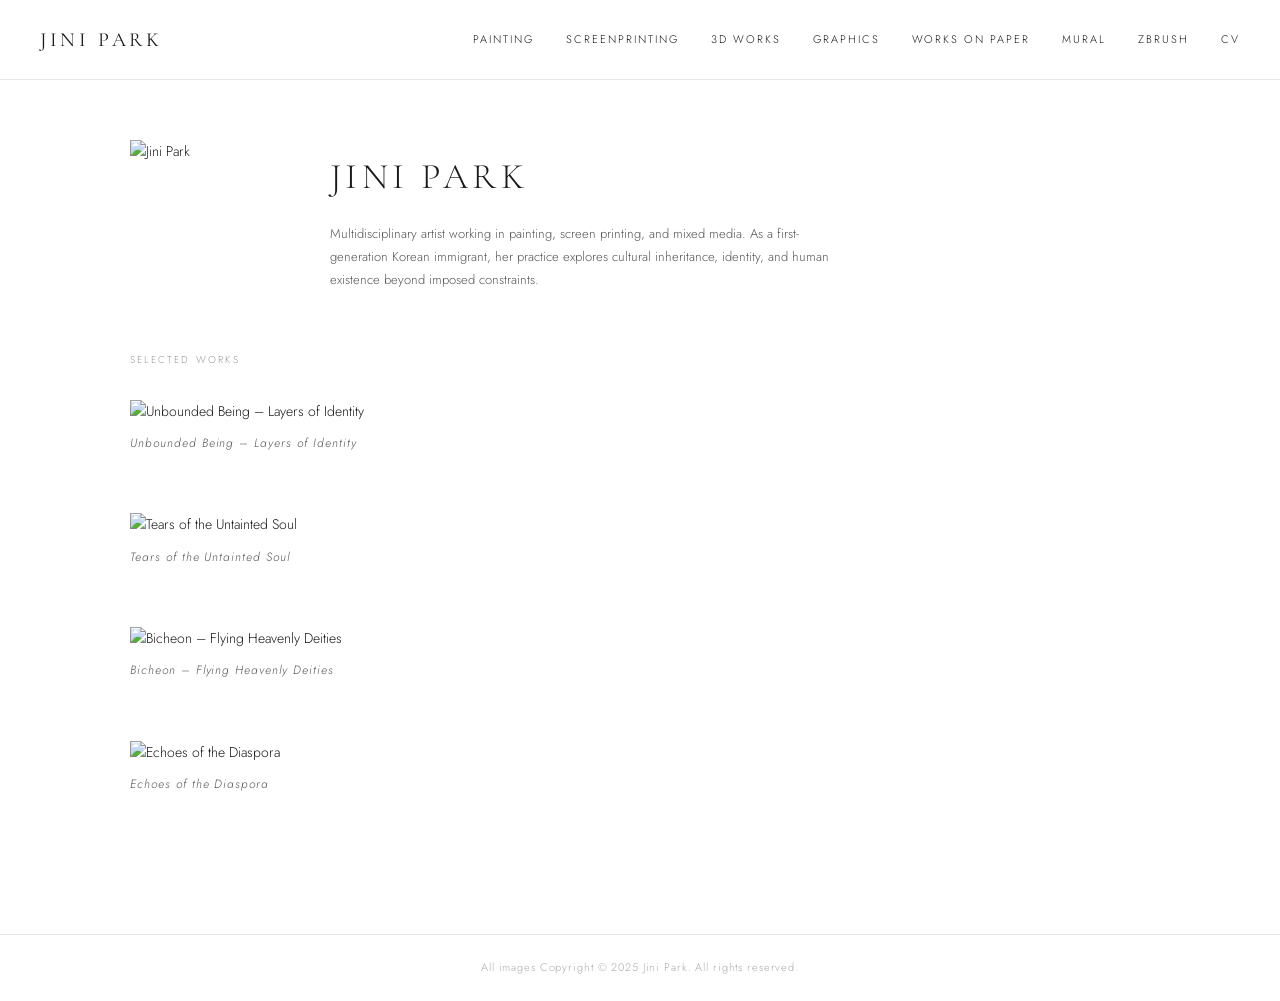
==== index.html @ a68b7911 "Add files via upload" ====
<!DOCTYPE html>
<html lang="en">
<head>
  <meta charset="UTF-8" />
  <meta name="viewport" content="width=device-width, initial-scale=1.0" />
  <title>JINI PARK | Artist Portfolio</title>
  <meta name="description" content="Jini Park is a multidisciplinary artist working in painting, screen printing, and mixed media." />
  <link rel="stylesheet" href="css/style.css" />
</head>
<body>

  <header>
    <a class="site-logo" href="index.html">Jini Park</a>

    <button class="nav-toggle" aria-label="Toggle navigation" aria-expanded="false">
      <span></span><span></span><span></span>
    </button>

    <nav>
      <a href="paint.html">Painting</a>
      <a href="screenprint.html">Screenprinting</a>
      <a href="3d.html">3D Works</a>
      <a href="digital.html">Graphics</a>
      <a href="draw.html">Works on Paper</a>
      <a href="mural.html">Mural</a>
      <a href="zbrush.html">Zbrush</a>
      <a href="about.html">CV</a>
    </nav>
  </header>

  <main>
    <!-- Intro -->
    <section class="home-intro">
      <div class="home-intro__photo">
        <img
          src="https://static.wixstatic.com/media/188dde_de3ad44234dc41d090aebb5bf8a9d4b2~mv2.jpg/v1/fill/w_432,h_576,al_c,q_85,usm_0.66_1.00_0.01,enc_avif,quality_auto/188dde_de3ad44234dc41d090aebb5bf8a9d4b2~mv2.jpg"
          alt="Jini Park"
          loading="eager"
        />
      </div>
      <div class="home-intro__text">
        <h1>Jini Park</h1>
        <p>
          Multidisciplinary artist working in painting, screen printing, and mixed media.
          As a first-generation Korean immigrant, her practice explores cultural inheritance,
          identity, and human existence beyond imposed constraints.
        </p>
      </div>
    </section>

    <!-- Featured Works -->
    <section class="featured-works">
      <p class="featured-works__heading">Selected Works</p>

      <article class="featured-work">
        <img
          src="https://static.wixstatic.com/media/188dde_ea475536ca0c4804aacd3daacbab6260~mv2.jpg/v1/fill/w_1956,h_1572,al_c,q_85,usm_0.66_1.00_0.01,enc_avif,quality_auto/Unbounded%20Being-%20Layers%20of%20Identity.jpg"
          alt="Unbounded Being – Layers of Identity"
          loading="lazy"
        />
        <p class="featured-work__caption">Unbounded Being – Layers of Identity</p>
      </article>

      <article class="featured-work">
        <img
          src="https://static.wixstatic.com/media/188dde_e99e31299f464dbba551eb3c6342638f~mv2.jpg/v1/fill/w_1956,h_1238,al_c,q_85,usm_0.66_1.00_0.01,enc_avif,quality_auto/Tears%20of%20the%20Untainted%20Soul.jpg"
          alt="Tears of the Untainted Soul"
          loading="lazy"
        />
        <p class="featured-work__caption">Tears of the Untainted Soul</p>
      </article>

      <article class="featured-work">
        <img
          src="https://static.wixstatic.com/media/188dde_7dcd42c3ffa245be991dcf23604043c8~mv2.jpg/v1/fill/w_1956,h_800,al_c,q_85,usm_0.66_1.00_0.01,enc_avif,quality_auto/Bicheon%20-%20Flying%20Heavenly%20Deities.jpg"
          alt="Bicheon – Flying Heavenly Deities"
          loading="lazy"
        />
        <p class="featured-work__caption">Bicheon – Flying Heavenly Deities</p>
      </article>

      <article class="featured-work">
        <img
          src="https://static.wixstatic.com/media/188dde_cf2ef0246383438c8980936be0974fb7~mv2.jpg/v1/fill/w_1956,h_1268,al_c,q_85,usm_0.66_1.00_0.01,enc_avif,quality_auto/Echoes%20of%20the%20Diaspora.jpg"
          alt="Echoes of the Diaspora"
          loading="lazy"
        />
        <p class="featured-work__caption">Echoes of the Diaspora</p>
      </article>
    </section>
  </main>

  <!-- Lightbox -->
  <div class="lightbox" role="dialog" aria-modal="true" aria-label="Image viewer">
    <button class="lightbox__close" aria-label="Close">&times;</button>
    <button class="lightbox__prev" aria-label="Previous">&#8592;</button>
    <div class="lightbox__inner">
      <img class="lightbox__img" src="" alt="" />
      <p class="lightbox__caption"></p>
    </div>
    <button class="lightbox__next" aria-label="Next">&#8594;</button>
  </div>

  <footer>
    <p>All images Copyright &copy; 2025 Jini Park. All rights reserved.</p>
  </footer>

  <script src="js/main.js"></script>
</body>
</html>
---- css/style.css ----
/* ─────────────────────────────────────────
   Jini Park – Portfolio Site
   ───────────────────────────────────────── */

@import url('https://fonts.googleapis.com/css2?family=Cormorant+Garamond:wght@300;400;500&family=Jost:wght@200;300;400&display=swap');

*, *::before, *::after {
  box-sizing: border-box;
  margin: 0;
  padding: 0;
}

:root {
  --bg: #ffffff;
  --text: #1a1a1a;
  --nav-text: #1a1a1a;
  --nav-hover: #666666;
  --accent: #1a1a1a;
  --font-heading: 'Cormorant Garamond', Georgia, serif;
  --font-body: 'Jost', Helvetica, Arial, sans-serif;
  --nav-height: 80px;
}

html {
  scroll-behavior: smooth;
}

body {
  background-color: var(--bg);
  color: var(--text);
  font-family: var(--font-body);
  font-weight: 300;
  font-size: 14px;
  line-height: 1.6;
  min-height: 100vh;
  display: flex;
  flex-direction: column;
}

/* ── Header / Nav ── */
header {
  position: sticky;
  top: 0;
  z-index: 100;
  background: var(--bg);
  border-bottom: 1px solid #e8e8e8;
  height: var(--nav-height);
  display: flex;
  align-items: center;
  justify-content: space-between;
  padding: 0 40px;
}

.site-logo {
  font-family: var(--font-heading);
  font-size: 20px;
  font-weight: 400;
  letter-spacing: 0.18em;
  text-transform: uppercase;
  color: var(--text);
  text-decoration: none;
  white-space: nowrap;
}

nav {
  display: flex;
  align-items: center;
  gap: 32px;
}

nav a {
  font-family: var(--font-body);
  font-size: 11px;
  font-weight: 300;
  letter-spacing: 0.18em;
  text-transform: uppercase;
  color: var(--nav-text);
  text-decoration: none;
  transition: color 0.2s;
  white-space: nowrap;
}

nav a:hover,
nav a.active {
  color: var(--nav-hover);
}

/* hamburger — mobile */
.nav-toggle {
  display: none;
  flex-direction: column;
  gap: 5px;
  cursor: pointer;
  background: none;
  border: none;
  padding: 4px;
}
.nav-toggle span {
  display: block;
  width: 24px;
  height: 1px;
  background: var(--text);
  transition: all 0.3s;
}
.nav-toggle.open span:nth-child(1) { transform: rotate(45deg) translate(4px, 4px); }
.nav-toggle.open span:nth-child(2) { opacity: 0; }
.nav-toggle.open span:nth-child(3) { transform: rotate(-45deg) translate(4px, -4px); }

/* ── Main ── */
main {
  flex: 1;
}

/* ── Homepage ── */
.home-intro {
  display: flex;
  align-items: flex-start;
  gap: 40px;
  padding: 60px 40px 40px;
  max-width: 1100px;
  margin: 0 auto;
}

.home-intro__photo {
  flex-shrink: 0;
  width: 160px;
}

.home-intro__photo img {
  width: 100%;
  display: block;
}

.home-intro__text {
  padding-top: 8px;
}

.home-intro__text h1 {
  font-family: var(--font-heading);
  font-size: 36px;
  font-weight: 300;
  letter-spacing: 0.12em;
  text-transform: uppercase;
  margin-bottom: 16px;
}

.home-intro__text p {
  font-size: 13px;
  font-weight: 300;
  color: #555;
  line-height: 1.8;
  max-width: 520px;
}

/* ── Featured Works (homepage) ── */
.featured-works {
  padding: 20px 40px 80px;
  max-width: 1100px;
  margin: 0 auto;
}

.featured-works__heading {
  font-family: var(--font-body);
  font-size: 10px;
  letter-spacing: 0.22em;
  text-transform: uppercase;
  color: #999;
  margin-bottom: 32px;
}

.featured-work {
  margin-bottom: 60px;
}

.featured-work img {
  width: 100%;
  max-width: 978px;
  display: block;
}

.featured-work__caption {
  margin-top: 12px;
  font-size: 12px;
  font-weight: 300;
  letter-spacing: 0.08em;
  color: #555;
  font-style: italic;
}

/* ── Gallery pages ── */
.page-title {
  padding: 50px 40px 30px;
  font-family: var(--font-heading);
  font-size: 13px;
  font-weight: 400;
  letter-spacing: 0.25em;
  text-transform: uppercase;
  color: #999;
  max-width: 1200px;
  margin: 0 auto;
}

.gallery-grid {
  column-count: 2;
  column-gap: 16px;
  padding: 0 40px 80px;
  max-width: 1200px;
  margin: 0 auto;
}

.gallery-grid--single {
  column-count: 1;
}

.gallery-item {
  break-inside: avoid;
  margin-bottom: 16px;
  overflow: hidden;
  cursor: pointer;
}

.gallery-item img {
  width: 100%;
  display: block;
  transition: opacity 0.3s;
}

.gallery-item:hover img {
  opacity: 0.88;
}

.gallery-item__caption {
  padding: 8px 0 0;
  font-size: 11px;
  letter-spacing: 0.06em;
  color: #888;
  font-style: italic;
}

/* placeholder for empty galleries */
.gallery-placeholder {
  padding: 80px 40px;
  text-align: center;
  color: #bbb;
  font-size: 13px;
  letter-spacing: 0.1em;
}

/* ── Lightbox ── */
.lightbox {
  display: none;
  position: fixed;
  inset: 0;
  background: rgba(0,0,0,0.92);
  z-index: 1000;
  align-items: center;
  justify-content: center;
}

.lightbox.open {
  display: flex;
}

.lightbox__inner {
  position: relative;
  max-width: 90vw;
  max-height: 90vh;
  display: flex;
  flex-direction: column;
  align-items: center;
}

.lightbox__img {
  max-width: 90vw;
  max-height: 85vh;
  object-fit: contain;
  display: block;
}

.lightbox__caption {
  margin-top: 12px;
  color: #ccc;
  font-size: 12px;
  letter-spacing: 0.08em;
  font-style: italic;
}

.lightbox__close {
  position: fixed;
  top: 24px;
  right: 28px;
  background: none;
  border: none;
  color: #fff;
  font-size: 28px;
  cursor: pointer;
  line-height: 1;
  opacity: 0.8;
  transition: opacity 0.2s;
}
.lightbox__close:hover { opacity: 1; }

.lightbox__prev,
.lightbox__next {
  position: fixed;
  top: 50%;
  transform: translateY(-50%);
  background: none;
  border: none;
  color: #fff;
  font-size: 32px;
  cursor: pointer;
  opacity: 0.6;
  transition: opacity 0.2s;
  padding: 16px;
}
.lightbox__prev:hover,
.lightbox__next:hover { opacity: 1; }
.lightbox__prev { left: 20px; }
.lightbox__next { right: 20px; }

/* ── CV / About ── */
.cv-wrapper {
  max-width: 760px;
  margin: 0 auto;
  padding: 50px 40px 100px;
}

.cv-photo {
  width: 160px;
  margin-bottom: 40px;
}

.cv-photo img {
  width: 100%;
  display: block;
}

.cv-name {
  font-family: var(--font-heading);
  font-size: 32px;
  font-weight: 300;
  letter-spacing: 0.15em;
  text-transform: uppercase;
  margin-bottom: 8px;
}

.cv-subtitle {
  font-size: 11px;
  letter-spacing: 0.2em;
  text-transform: uppercase;
  color: #999;
  margin-bottom: 40px;
}

.cv-statement {
  font-size: 14px;
  line-height: 1.9;
  color: #333;
  margin-bottom: 60px;
  border-left: 2px solid #e0e0e0;
  padding-left: 20px;
  font-style: italic;
}

.cv-section {
  margin-bottom: 48px;
}

.cv-section__title {
  font-family: var(--font-body);
  font-size: 10px;
  letter-spacing: 0.3em;
  text-transform: uppercase;
  color: #999;
  margin-bottom: 20px;
  padding-bottom: 8px;
  border-bottom: 1px solid #eee;
}

.cv-entry {
  margin-bottom: 18px;
}

.cv-entry__year {
  font-size: 11px;
  color: #999;
  margin-bottom: 3px;
  letter-spacing: 0.05em;
}

.cv-entry__title {
  font-size: 13px;
  font-weight: 400;
  color: #1a1a1a;
  margin-bottom: 2px;
}

.cv-entry__detail {
  font-size: 12px;
  color: #666;
}

/* ── Footer ── */
footer {
  border-top: 1px solid #e8e8e8;
  padding: 24px 40px;
  text-align: center;
  font-size: 11px;
  letter-spacing: 0.08em;
  color: #aaa;
}

/* ── Mobile Nav Drawer ── */
@media (max-width: 860px) {
  header { padding: 0 24px; }

  .nav-toggle { display: flex; }

  nav {
    display: none;
    position: fixed;
    top: var(--nav-height);
    left: 0;
    right: 0;
    background: var(--bg);
    flex-direction: column;
    align-items: flex-start;
    gap: 0;
    padding: 16px 24px 24px;
    border-bottom: 1px solid #e8e8e8;
    box-shadow: 0 4px 12px rgba(0,0,0,0.06);
  }

  nav.open { display: flex; }

  nav a {
    padding: 12px 0;
    width: 100%;
    border-bottom: 1px solid #f0f0f0;
    font-size: 12px;
  }

  nav a:last-child { border-bottom: none; }
}

@media (max-width: 768px) {
  .home-intro {
    flex-direction: column;
    padding: 40px 24px 20px;
  }

  .featured-works { padding: 20px 24px 60px; }

  .gallery-grid {
    column-count: 1;
    padding: 0 24px 60px;
  }

  .page-title { padding: 40px 24px 24px; }

  .cv-wrapper { padding: 40px 24px 80px; }

  footer { padding: 20px 24px; }
}
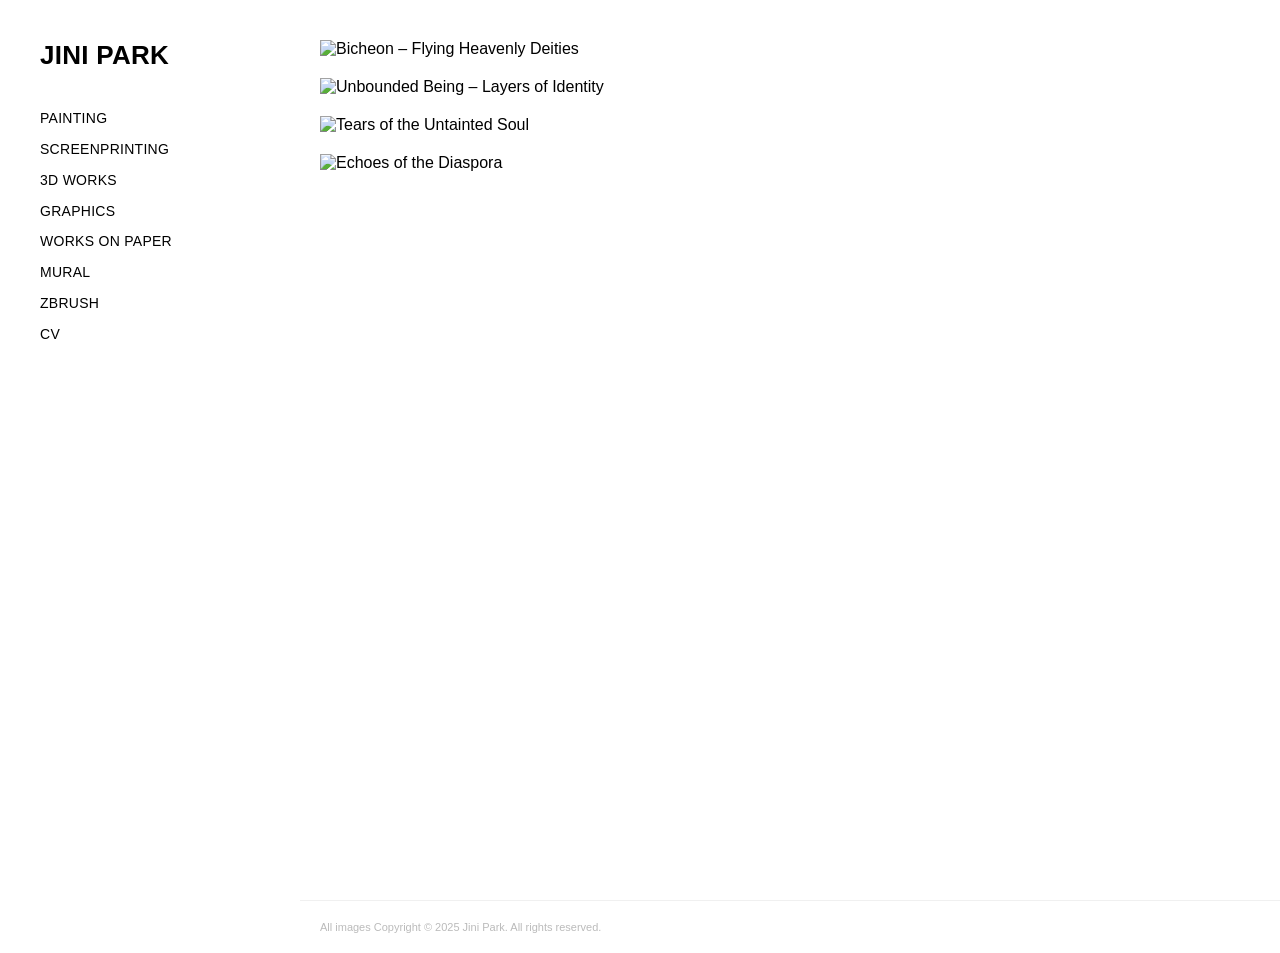
==== commit 1adb371e: "Rebuild site with sidebar layout matching original design" ====
--- a/index.html
+++ b/index.html
@@ -3,19 +3,18 @@
 <head>
   <meta charset="UTF-8" />
   <meta name="viewport" content="width=device-width, initial-scale=1.0" />
-  <title>JINI PARK | Artist Portfolio</title>
+  <title>JINI PARK</title>
   <meta name="description" content="Jini Park is a multidisciplinary artist working in painting, screen printing, and mixed media." />
   <link rel="stylesheet" href="css/style.css" />
 </head>
 <body>
 
-  <header>
+  <button class="nav-toggle" aria-label="Toggle menu">
+    <span></span><span></span><span></span>
+  </button>
+
+  <aside class="sidebar">
     <a class="site-logo" href="index.html">Jini Park</a>
-
-    <button class="nav-toggle" aria-label="Toggle navigation" aria-expanded="false">
-      <span></span><span></span><span></span>
-    </button>
-
     <nav>
       <a href="paint.html">Painting</a>
       <a href="screenprint.html">Screenprinting</a>
@@ -26,83 +25,59 @@
       <a href="zbrush.html">Zbrush</a>
       <a href="about.html">CV</a>
     </nav>
-  </header>
+  </aside>
 
-  <main>
-    <!-- Intro -->
-    <section class="home-intro">
-      <div class="home-intro__photo">
+  <main class="main-content">
+    <div class="home-gallery">
+
+      <div class="home-featured">
         <img
-          src="https://static.wixstatic.com/media/188dde_de3ad44234dc41d090aebb5bf8a9d4b2~mv2.jpg/v1/fill/w_432,h_576,al_c,q_85,usm_0.66_1.00_0.01,enc_avif,quality_auto/188dde_de3ad44234dc41d090aebb5bf8a9d4b2~mv2.jpg"
-          alt="Jini Park"
+          src="https://static.wixstatic.com/media/188dde_7dcd42c3ffa245be991dcf23604043c8~mv2.jpg/v1/fill/w_1956,h_800,al_c,q_85,usm_0.66_1.00_0.01,enc_avif,quality_auto/Bicheon%20-%20Flying%20Heavenly%20Deities.jpg"
+          alt="Bicheon – Flying Heavenly Deities"
           loading="eager"
         />
       </div>
-      <div class="home-intro__text">
-        <h1>Jini Park</h1>
-        <p>
-          Multidisciplinary artist working in painting, screen printing, and mixed media.
-          As a first-generation Korean immigrant, her practice explores cultural inheritance,
-          identity, and human existence beyond imposed constraints.
-        </p>
-      </div>
-    </section>
 
-    <!-- Featured Works -->
-    <section class="featured-works">
-      <p class="featured-works__heading">Selected Works</p>
-
-      <article class="featured-work">
+      <div class="home-featured">
         <img
           src="https://static.wixstatic.com/media/188dde_ea475536ca0c4804aacd3daacbab6260~mv2.jpg/v1/fill/w_1956,h_1572,al_c,q_85,usm_0.66_1.00_0.01,enc_avif,quality_auto/Unbounded%20Being-%20Layers%20of%20Identity.jpg"
           alt="Unbounded Being – Layers of Identity"
           loading="lazy"
         />
-        <p class="featured-work__caption">Unbounded Being – Layers of Identity</p>
-      </article>
+      </div>
 
-      <article class="featured-work">
+      <div class="home-featured">
         <img
           src="https://static.wixstatic.com/media/188dde_e99e31299f464dbba551eb3c6342638f~mv2.jpg/v1/fill/w_1956,h_1238,al_c,q_85,usm_0.66_1.00_0.01,enc_avif,quality_auto/Tears%20of%20the%20Untainted%20Soul.jpg"
           alt="Tears of the Untainted Soul"
           loading="lazy"
         />
-        <p class="featured-work__caption">Tears of the Untainted Soul</p>
-      </article>
+      </div>
 
-      <article class="featured-work">
-        <img
-          src="https://static.wixstatic.com/media/188dde_7dcd42c3ffa245be991dcf23604043c8~mv2.jpg/v1/fill/w_1956,h_800,al_c,q_85,usm_0.66_1.00_0.01,enc_avif,quality_auto/Bicheon%20-%20Flying%20Heavenly%20Deities.jpg"
-          alt="Bicheon – Flying Heavenly Deities"
-          loading="lazy"
-        />
-        <p class="featured-work__caption">Bicheon – Flying Heavenly Deities</p>
-      </article>
-
-      <article class="featured-work">
+      <div class="home-featured">
         <img
           src="https://static.wixstatic.com/media/188dde_cf2ef0246383438c8980936be0974fb7~mv2.jpg/v1/fill/w_1956,h_1268,al_c,q_85,usm_0.66_1.00_0.01,enc_avif,quality_auto/Echoes%20of%20the%20Diaspora.jpg"
           alt="Echoes of the Diaspora"
           loading="lazy"
         />
-        <p class="featured-work__caption">Echoes of the Diaspora</p>
-      </article>
-    </section>
+      </div>
+
+    </div>
   </main>
 
   <!-- Lightbox -->
-  <div class="lightbox" role="dialog" aria-modal="true" aria-label="Image viewer">
-    <button class="lightbox__close" aria-label="Close">&times;</button>
-    <button class="lightbox__prev" aria-label="Previous">&#8592;</button>
+  <div class="lightbox" role="dialog" aria-modal="true">
+    <button class="lightbox__close">&times;</button>
+    <button class="lightbox__prev">&#8592;</button>
     <div class="lightbox__inner">
       <img class="lightbox__img" src="" alt="" />
       <p class="lightbox__caption"></p>
     </div>
-    <button class="lightbox__next" aria-label="Next">&#8594;</button>
+    <button class="lightbox__next">&#8594;</button>
   </div>
 
   <footer>
-    <p>All images Copyright &copy; 2025 Jini Park. All rights reserved.</p>
+    All images Copyright &copy; 2025 Jini Park. All rights reserved.
   </footer>
 
   <script src="js/main.js"></script>
--- a/css/style.css
+++ b/css/style.css
@@ -1,8 +1,6 @@
 /* ─────────────────────────────────────────
    Jini Park – Portfolio Site
    ───────────────────────────────────────── */
-
-@import url('https://fonts.googleapis.com/css2?family=Cormorant+Garamond:wght@300;400;500&family=Jost:wght@200;300;400&display=swap');
 
 *, *::before, *::after {
   box-sizing: border-box;
@@ -11,239 +9,197 @@
 }
 
 :root {
+  --sidebar-width: 300px;
   --bg: #ffffff;
-  --text: #1a1a1a;
-  --nav-text: #1a1a1a;
-  --nav-hover: #666666;
-  --accent: #1a1a1a;
-  --font-heading: 'Cormorant Garamond', Georgia, serif;
-  --font-body: 'Jost', Helvetica, Arial, sans-serif;
-  --nav-height: 80px;
-}
-
-html {
-  scroll-behavior: smooth;
-}
-
-body {
-  background-color: var(--bg);
+  --text: #000000;
+  --active: #7B5EA7;
+  --font: 'Helvetica Neue', Helvetica, Arial, sans-serif;
+  --gap: 10px;
+}
+
+html, body {
+  height: 100%;
+  background: var(--bg);
   color: var(--text);
-  font-family: var(--font-body);
-  font-weight: 300;
-  font-size: 14px;
-  line-height: 1.6;
-  min-height: 100vh;
+  font-family: var(--font);
+}
+
+/* ── Sidebar ── */
+.sidebar {
+  position: fixed;
+  top: 0;
+  left: 0;
+  width: var(--sidebar-width);
+  height: 100vh;
+  padding: 40px 40px 40px 40px;
   display: flex;
   flex-direction: column;
-}
-
-/* ── Header / Nav ── */
-header {
-  position: sticky;
-  top: 0;
-  z-index: 100;
+  z-index: 10;
   background: var(--bg);
-  border-bottom: 1px solid #e8e8e8;
-  height: var(--nav-height);
-  display: flex;
-  align-items: center;
-  justify-content: space-between;
-  padding: 0 40px;
+  overflow-y: auto;
 }
 
 .site-logo {
-  font-family: var(--font-heading);
-  font-size: 20px;
-  font-weight: 400;
-  letter-spacing: 0.18em;
-  text-transform: uppercase;
+  font-size: 26px;
+  font-weight: 700;
+  letter-spacing: 0.01em;
   color: var(--text);
   text-decoration: none;
-  white-space: nowrap;
+  text-transform: uppercase;
+  display: block;
+  margin-bottom: 32px;
+  line-height: 1.2;
 }
 
 nav {
   display: flex;
-  align-items: center;
-  gap: 32px;
+  flex-direction: column;
+  gap: 0;
 }
 
 nav a {
-  font-family: var(--font-body);
-  font-size: 11px;
-  font-weight: 300;
-  letter-spacing: 0.18em;
-  text-transform: uppercase;
-  color: var(--nav-text);
+  font-size: 14px;
+  font-weight: 400;
+  text-transform: uppercase;
+  letter-spacing: 0.02em;
+  color: var(--text);
   text-decoration: none;
-  transition: color 0.2s;
-  white-space: nowrap;
-}
-
-nav a:hover,
+  line-height: 2.2;
+}
+
+nav a:hover {
+  color: var(--active);
+}
+
 nav a.active {
-  color: var(--nav-hover);
-}
-
-/* hamburger — mobile */
-.nav-toggle {
-  display: none;
-  flex-direction: column;
-  gap: 5px;
-  cursor: pointer;
-  background: none;
-  border: none;
-  padding: 4px;
-}
-.nav-toggle span {
-  display: block;
-  width: 24px;
-  height: 1px;
-  background: var(--text);
-  transition: all 0.3s;
-}
-.nav-toggle.open span:nth-child(1) { transform: rotate(45deg) translate(4px, 4px); }
-.nav-toggle.open span:nth-child(2) { opacity: 0; }
-.nav-toggle.open span:nth-child(3) { transform: rotate(-45deg) translate(4px, -4px); }
-
-/* ── Main ── */
-main {
-  flex: 1;
+  color: var(--active);
+}
+
+/* ── Main content ── */
+.main-content {
+  margin-left: var(--sidebar-width);
+  min-height: 100vh;
 }
 
 /* ── Homepage ── */
-.home-intro {
-  display: flex;
-  align-items: flex-start;
-  gap: 40px;
-  padding: 60px 40px 40px;
-  max-width: 1100px;
-  margin: 0 auto;
-}
-
-.home-intro__photo {
-  flex-shrink: 0;
-  width: 160px;
-}
-
-.home-intro__photo img {
+.home-gallery {
+  padding: 40px 30px 60px 20px;
+}
+
+.home-featured {
+  margin-bottom: 20px;
+}
+
+.home-featured img {
   width: 100%;
   display: block;
 }
 
-.home-intro__text {
-  padding-top: 8px;
-}
-
-.home-intro__text h1 {
-  font-family: var(--font-heading);
-  font-size: 36px;
-  font-weight: 300;
-  letter-spacing: 0.12em;
-  text-transform: uppercase;
-  margin-bottom: 16px;
-}
-
-.home-intro__text p {
-  font-size: 13px;
-  font-weight: 300;
-  color: #555;
-  line-height: 1.8;
-  max-width: 520px;
-}
-
-/* ── Featured Works (homepage) ── */
-.featured-works {
-  padding: 20px 40px 80px;
-  max-width: 1100px;
-  margin: 0 auto;
-}
-
-.featured-works__heading {
-  font-family: var(--font-body);
-  font-size: 10px;
-  letter-spacing: 0.22em;
-  text-transform: uppercase;
-  color: #999;
-  margin-bottom: 32px;
-}
-
-.featured-work {
-  margin-bottom: 60px;
-}
-
-.featured-work img {
-  width: 100%;
-  max-width: 978px;
-  display: block;
-}
-
-.featured-work__caption {
-  margin-top: 12px;
-  font-size: 12px;
-  font-weight: 300;
-  letter-spacing: 0.08em;
-  color: #555;
-  font-style: italic;
-}
-
-/* ── Gallery pages ── */
-.page-title {
-  padding: 50px 40px 30px;
-  font-family: var(--font-heading);
-  font-size: 13px;
-  font-weight: 400;
-  letter-spacing: 0.25em;
-  text-transform: uppercase;
-  color: #999;
-  max-width: 1200px;
-  margin: 0 auto;
-}
-
+/* ── Gallery grid (all gallery pages) ── */
 .gallery-grid {
-  column-count: 2;
-  column-gap: 16px;
-  padding: 0 40px 80px;
-  max-width: 1200px;
-  margin: 0 auto;
-}
-
-.gallery-grid--single {
-  column-count: 1;
+  column-count: 3;
+  column-gap: var(--gap);
+  padding: 30px 20px 60px 20px;
 }
 
 .gallery-item {
   break-inside: avoid;
-  margin-bottom: 16px;
-  overflow: hidden;
-  cursor: pointer;
+  margin-bottom: var(--gap);
+  display: inline-block;
+  width: 100%;
 }
 
 .gallery-item img {
   width: 100%;
   display: block;
-  transition: opacity 0.3s;
-}
-
-.gallery-item:hover img {
+  cursor: pointer;
+  transition: opacity 0.2s;
+}
+
+.gallery-item img:hover {
   opacity: 0.88;
 }
 
 .gallery-item__caption {
-  padding: 8px 0 0;
+  text-align: center;
   font-size: 11px;
-  letter-spacing: 0.06em;
-  color: #888;
-  font-style: italic;
-}
-
-/* placeholder for empty galleries */
+  font-weight: 400;
+  color: #222;
+  padding: 8px 6px 4px;
+  line-height: 1.5;
+}
+
+/* placeholder */
 .gallery-placeholder {
-  padding: 80px 40px;
+  padding: 80px 20px;
   text-align: center;
   color: #bbb;
   font-size: 13px;
+}
+
+/* ── CV / About ── */
+.cv-wrapper {
+  padding: 40px 60px 100px 20px;
+  max-width: 680px;
+}
+
+.cv-name {
+  font-size: 26px;
+  font-weight: 700;
+  text-transform: uppercase;
+  letter-spacing: 0.01em;
+  margin-bottom: 6px;
+}
+
+.cv-subtitle {
+  font-size: 12px;
+  text-transform: uppercase;
   letter-spacing: 0.1em;
+  color: #888;
+  margin-bottom: 36px;
+}
+
+.cv-statement {
+  font-size: 13px;
+  line-height: 1.9;
+  color: #333;
+  margin-bottom: 48px;
+}
+
+.cv-section {
+  margin-bottom: 40px;
+}
+
+.cv-section__title {
+  font-size: 10px;
+  letter-spacing: 0.25em;
+  text-transform: uppercase;
+  color: #999;
+  margin-bottom: 16px;
+  padding-bottom: 6px;
+  border-bottom: 1px solid #eee;
+}
+
+.cv-entry {
+  margin-bottom: 14px;
+}
+
+.cv-entry__year {
+  font-size: 11px;
+  color: #999;
+  margin-bottom: 2px;
+}
+
+.cv-entry__title {
+  font-size: 13px;
+  font-weight: 500;
+  color: #111;
+  margin-bottom: 2px;
+}
+
+.cv-entry__detail {
+  font-size: 12px;
+  color: #666;
 }
 
 /* ── Lightbox ── */
@@ -278,25 +234,23 @@
 }
 
 .lightbox__caption {
-  margin-top: 12px;
+  margin-top: 10px;
   color: #ccc;
-  font-size: 12px;
-  letter-spacing: 0.08em;
-  font-style: italic;
+  font-size: 11px;
+  text-align: center;
 }
 
 .lightbox__close {
   position: fixed;
-  top: 24px;
-  right: 28px;
+  top: 20px;
+  right: 24px;
   background: none;
   border: none;
   color: #fff;
-  font-size: 28px;
+  font-size: 32px;
   cursor: pointer;
   line-height: 1;
   opacity: 0.8;
-  transition: opacity 0.2s;
 }
 .lightbox__close:hover { opacity: 1; }
 
@@ -308,158 +262,82 @@
   background: none;
   border: none;
   color: #fff;
-  font-size: 32px;
+  font-size: 36px;
   cursor: pointer;
-  opacity: 0.6;
-  transition: opacity 0.2s;
+  opacity: 0.5;
   padding: 16px;
 }
-.lightbox__prev:hover,
-.lightbox__next:hover { opacity: 1; }
-.lightbox__prev { left: 20px; }
-.lightbox__next { right: 20px; }
-
-/* ── CV / About ── */
-.cv-wrapper {
-  max-width: 760px;
-  margin: 0 auto;
-  padding: 50px 40px 100px;
-}
-
-.cv-photo {
-  width: 160px;
-  margin-bottom: 40px;
-}
-
-.cv-photo img {
-  width: 100%;
-  display: block;
-}
-
-.cv-name {
-  font-family: var(--font-heading);
-  font-size: 32px;
-  font-weight: 300;
-  letter-spacing: 0.15em;
-  text-transform: uppercase;
-  margin-bottom: 8px;
-}
-
-.cv-subtitle {
-  font-size: 11px;
-  letter-spacing: 0.2em;
-  text-transform: uppercase;
-  color: #999;
-  margin-bottom: 40px;
-}
-
-.cv-statement {
-  font-size: 14px;
-  line-height: 1.9;
-  color: #333;
-  margin-bottom: 60px;
-  border-left: 2px solid #e0e0e0;
-  padding-left: 20px;
-  font-style: italic;
-}
-
-.cv-section {
-  margin-bottom: 48px;
-}
-
-.cv-section__title {
-  font-family: var(--font-body);
-  font-size: 10px;
-  letter-spacing: 0.3em;
-  text-transform: uppercase;
-  color: #999;
-  margin-bottom: 20px;
-  padding-bottom: 8px;
-  border-bottom: 1px solid #eee;
-}
-
-.cv-entry {
-  margin-bottom: 18px;
-}
-
-.cv-entry__year {
-  font-size: 11px;
-  color: #999;
-  margin-bottom: 3px;
-  letter-spacing: 0.05em;
-}
-
-.cv-entry__title {
-  font-size: 13px;
-  font-weight: 400;
-  color: #1a1a1a;
-  margin-bottom: 2px;
-}
-
-.cv-entry__detail {
-  font-size: 12px;
-  color: #666;
-}
+.lightbox__prev:hover, .lightbox__next:hover { opacity: 1; }
+.lightbox__prev { left: 12px; }
+.lightbox__next { right: 12px; }
 
 /* ── Footer ── */
 footer {
-  border-top: 1px solid #e8e8e8;
-  padding: 24px 40px;
-  text-align: center;
+  margin-left: var(--sidebar-width);
+  padding: 20px 20px 20px 20px;
   font-size: 11px;
-  letter-spacing: 0.08em;
-  color: #aaa;
-}
-
-/* ── Mobile Nav Drawer ── */
+  color: #bbb;
+  border-top: 1px solid #f0f0f0;
+}
+
+/* ── Mobile ── */
+.nav-toggle {
+  display: none;
+  position: fixed;
+  top: 16px;
+  left: 16px;
+  z-index: 200;
+  background: none;
+  border: none;
+  cursor: pointer;
+  flex-direction: column;
+  gap: 5px;
+  padding: 4px;
+}
+.nav-toggle span {
+  display: block;
+  width: 22px;
+  height: 1.5px;
+  background: #000;
+  transition: all 0.3s;
+}
+.nav-toggle.open span:nth-child(1) { transform: rotate(45deg) translate(4px, 5px); }
+.nav-toggle.open span:nth-child(2) { opacity: 0; }
+.nav-toggle.open span:nth-child(3) { transform: rotate(-45deg) translate(4px, -5px); }
+
 @media (max-width: 860px) {
-  header { padding: 0 24px; }
+  :root { --sidebar-width: 0px; }
 
   .nav-toggle { display: flex; }
 
-  nav {
-    display: none;
-    position: fixed;
-    top: var(--nav-height);
-    left: 0;
-    right: 0;
-    background: var(--bg);
-    flex-direction: column;
-    align-items: flex-start;
-    gap: 0;
-    padding: 16px 24px 24px;
-    border-bottom: 1px solid #e8e8e8;
-    box-shadow: 0 4px 12px rgba(0,0,0,0.06);
-  }
-
-  nav.open { display: flex; }
-
-  nav a {
-    padding: 12px 0;
-    width: 100%;
-    border-bottom: 1px solid #f0f0f0;
-    font-size: 12px;
-  }
-
-  nav a:last-child { border-bottom: none; }
-}
-
-@media (max-width: 768px) {
-  .home-intro {
-    flex-direction: column;
-    padding: 40px 24px 20px;
-  }
-
-  .featured-works { padding: 20px 24px 60px; }
-
+  .sidebar {
+    width: 260px;
+    transform: translateX(-100%);
+    transition: transform 0.3s;
+    box-shadow: 2px 0 16px rgba(0,0,0,0.08);
+  }
+
+  .sidebar.open {
+    transform: translateX(0);
+  }
+
+  .main-content,
+  footer {
+    margin-left: 0;
+  }
+
+  .gallery-grid {
+    column-count: 2;
+    padding: 60px 12px 40px;
+  }
+
+  .home-gallery {
+    padding: 60px 12px 40px;
+  }
+}
+
+@media (max-width: 500px) {
   .gallery-grid {
     column-count: 1;
-    padding: 0 24px 60px;
-  }
-
-  .page-title { padding: 40px 24px 24px; }
-
-  .cv-wrapper { padding: 40px 24px 80px; }
-
-  footer { padding: 20px 24px; }
-}
+  }
+}
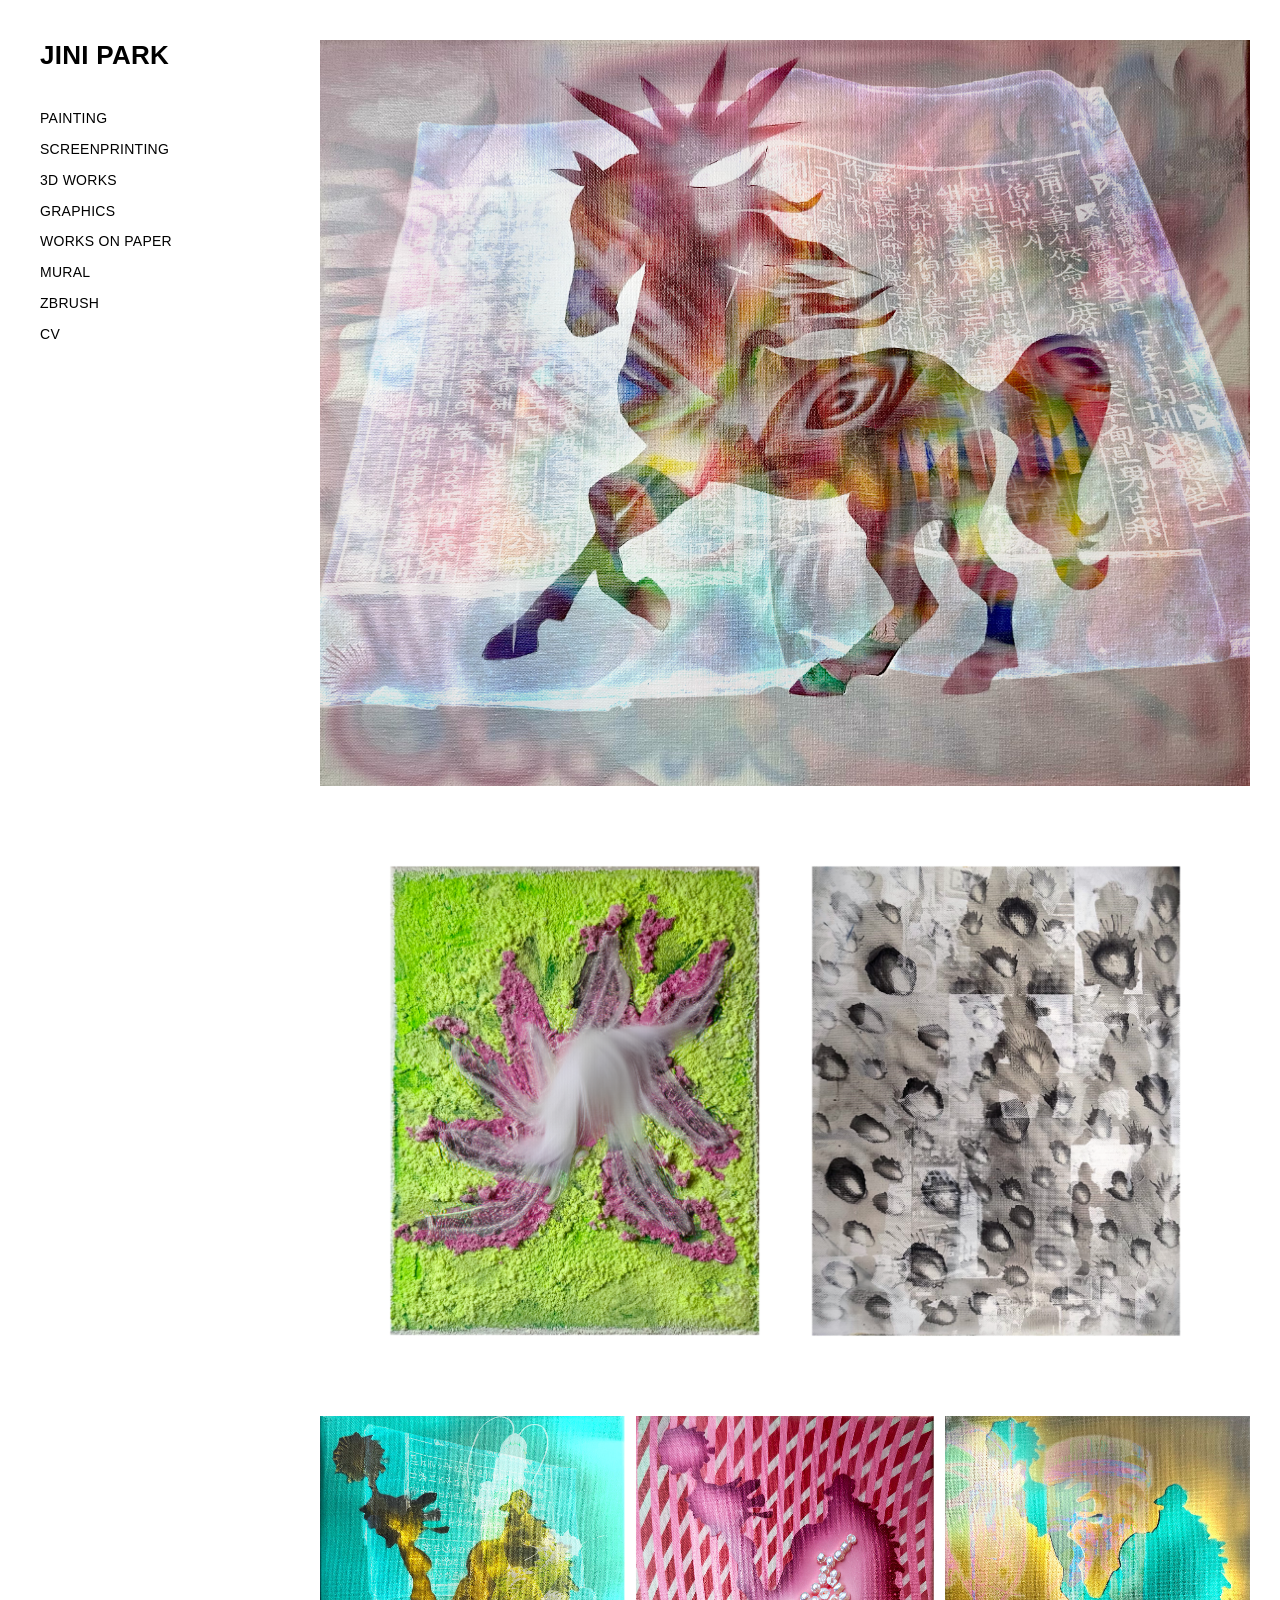
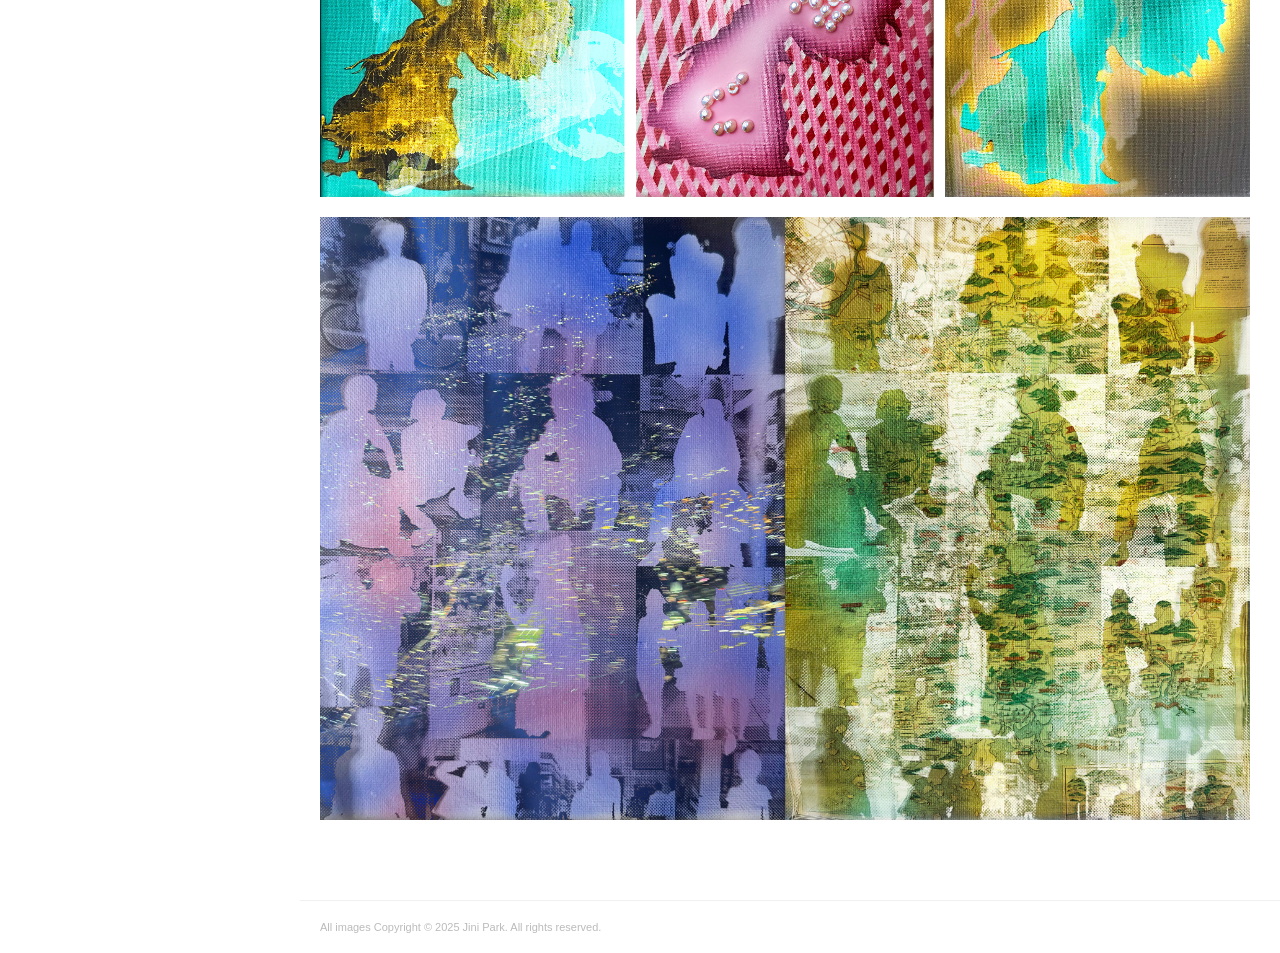
==== commit 16c7b604: "Add all images and update gallery pages with local files" ====
--- a/index.html
+++ b/index.html
@@ -32,23 +32,15 @@
 
       <div class="home-featured">
         <img
-          src="https://static.wixstatic.com/media/188dde_7dcd42c3ffa245be991dcf23604043c8~mv2.jpg/v1/fill/w_1956,h_800,al_c,q_85,usm_0.66_1.00_0.01,enc_avif,quality_auto/Bicheon%20-%20Flying%20Heavenly%20Deities.jpg"
-          alt="Bicheon – Flying Heavenly Deities"
+          src="images/Home/Unbounded%20Being-%20Layers%20of%20Identity.jpg"
+          alt="Unbounded Being – Layers of Identity"
           loading="eager"
         />
       </div>
 
       <div class="home-featured">
         <img
-          src="https://static.wixstatic.com/media/188dde_ea475536ca0c4804aacd3daacbab6260~mv2.jpg/v1/fill/w_1956,h_1572,al_c,q_85,usm_0.66_1.00_0.01,enc_avif,quality_auto/Unbounded%20Being-%20Layers%20of%20Identity.jpg"
-          alt="Unbounded Being – Layers of Identity"
-          loading="lazy"
-        />
-      </div>
-
-      <div class="home-featured">
-        <img
-          src="https://static.wixstatic.com/media/188dde_e99e31299f464dbba551eb3c6342638f~mv2.jpg/v1/fill/w_1956,h_1238,al_c,q_85,usm_0.66_1.00_0.01,enc_avif,quality_auto/Tears%20of%20the%20Untainted%20Soul.jpg"
+          src="images/Home/Tears%20of%20the%20Untainted%20Soul-2.jpg"
           alt="Tears of the Untainted Soul"
           loading="lazy"
         />
@@ -56,7 +48,15 @@
 
       <div class="home-featured">
         <img
-          src="https://static.wixstatic.com/media/188dde_cf2ef0246383438c8980936be0974fb7~mv2.jpg/v1/fill/w_1956,h_1268,al_c,q_85,usm_0.66_1.00_0.01,enc_avif,quality_auto/Echoes%20of%20the%20Diaspora.jpg"
+          src="images/Home/Bicheon%20-%20Flying%20Heavenly%20Deities.jpg"
+          alt="Bicheon – Flying Heavenly Deities"
+          loading="lazy"
+        />
+      </div>
+
+      <div class="home-featured">
+        <img
+          src="images/Home/Echoes%20of%20the%20Diaspora.jpg"
           alt="Echoes of the Diaspora"
           loading="lazy"
         />
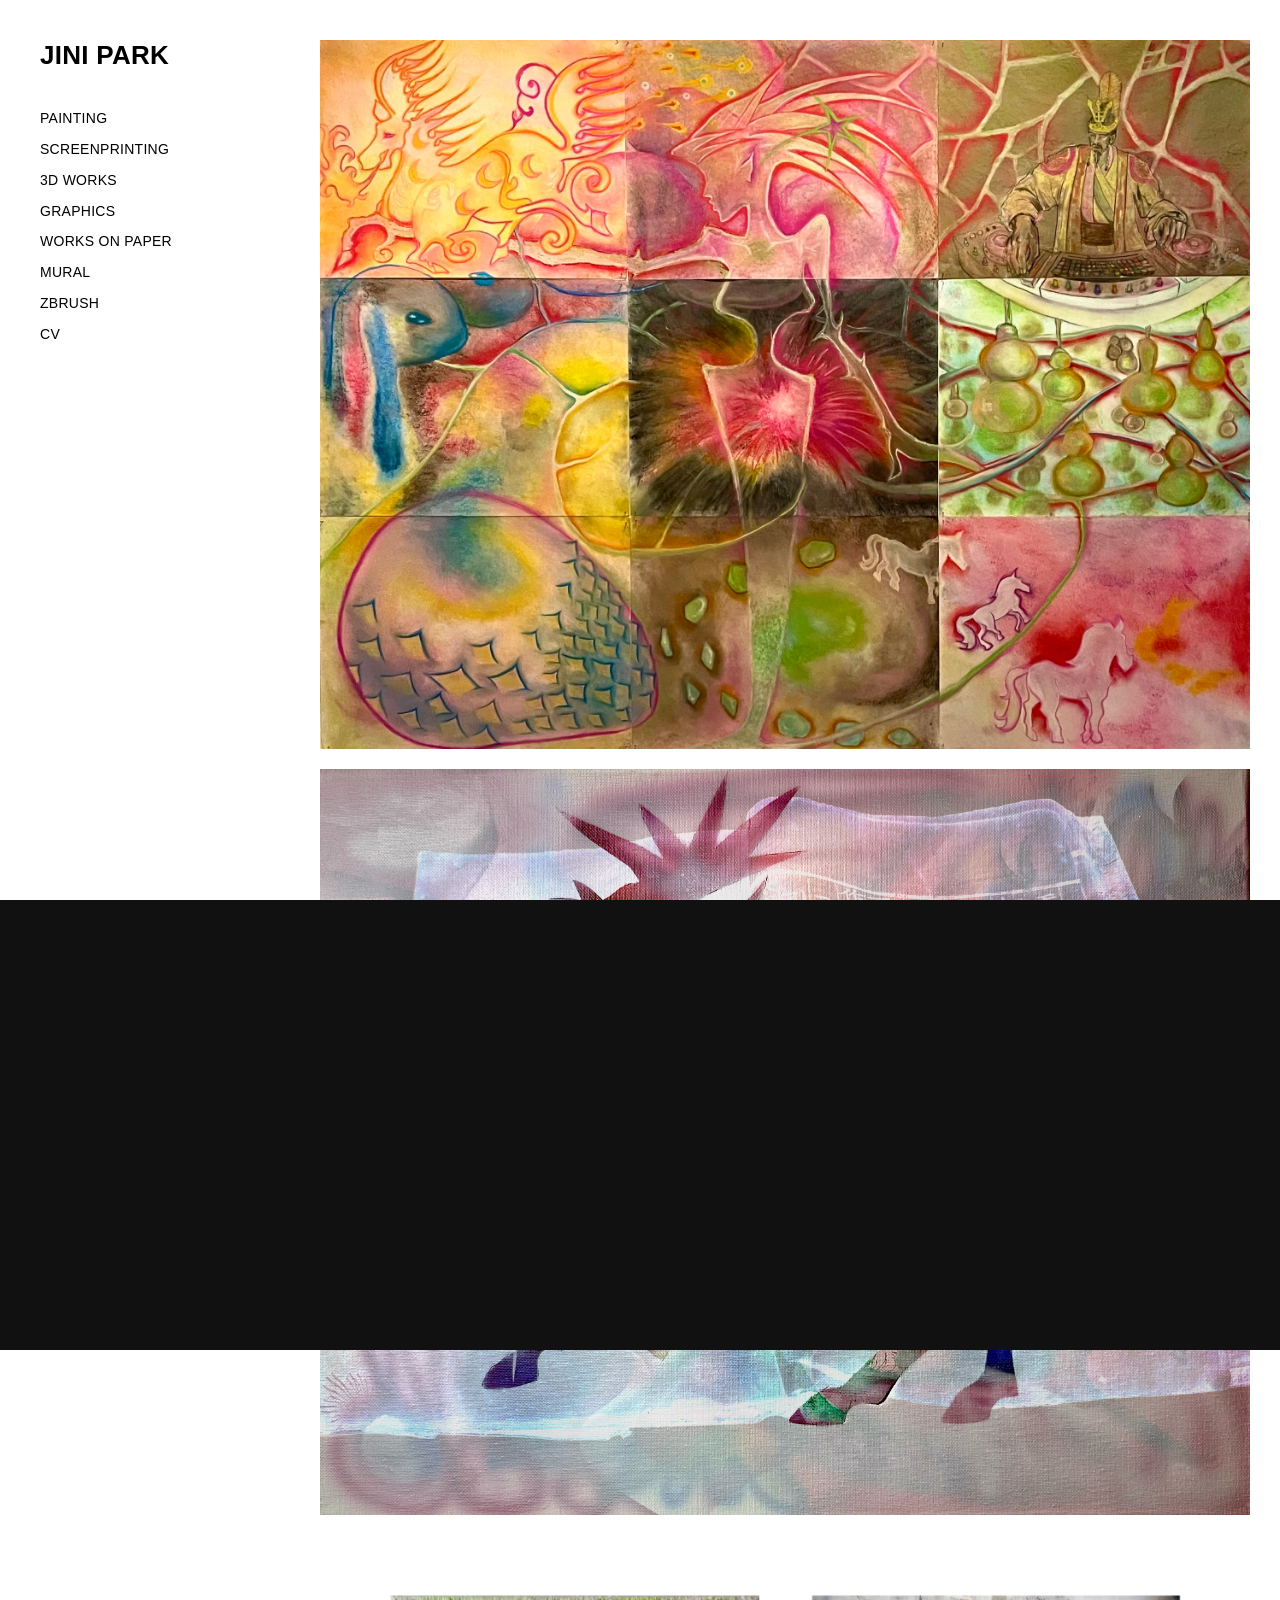
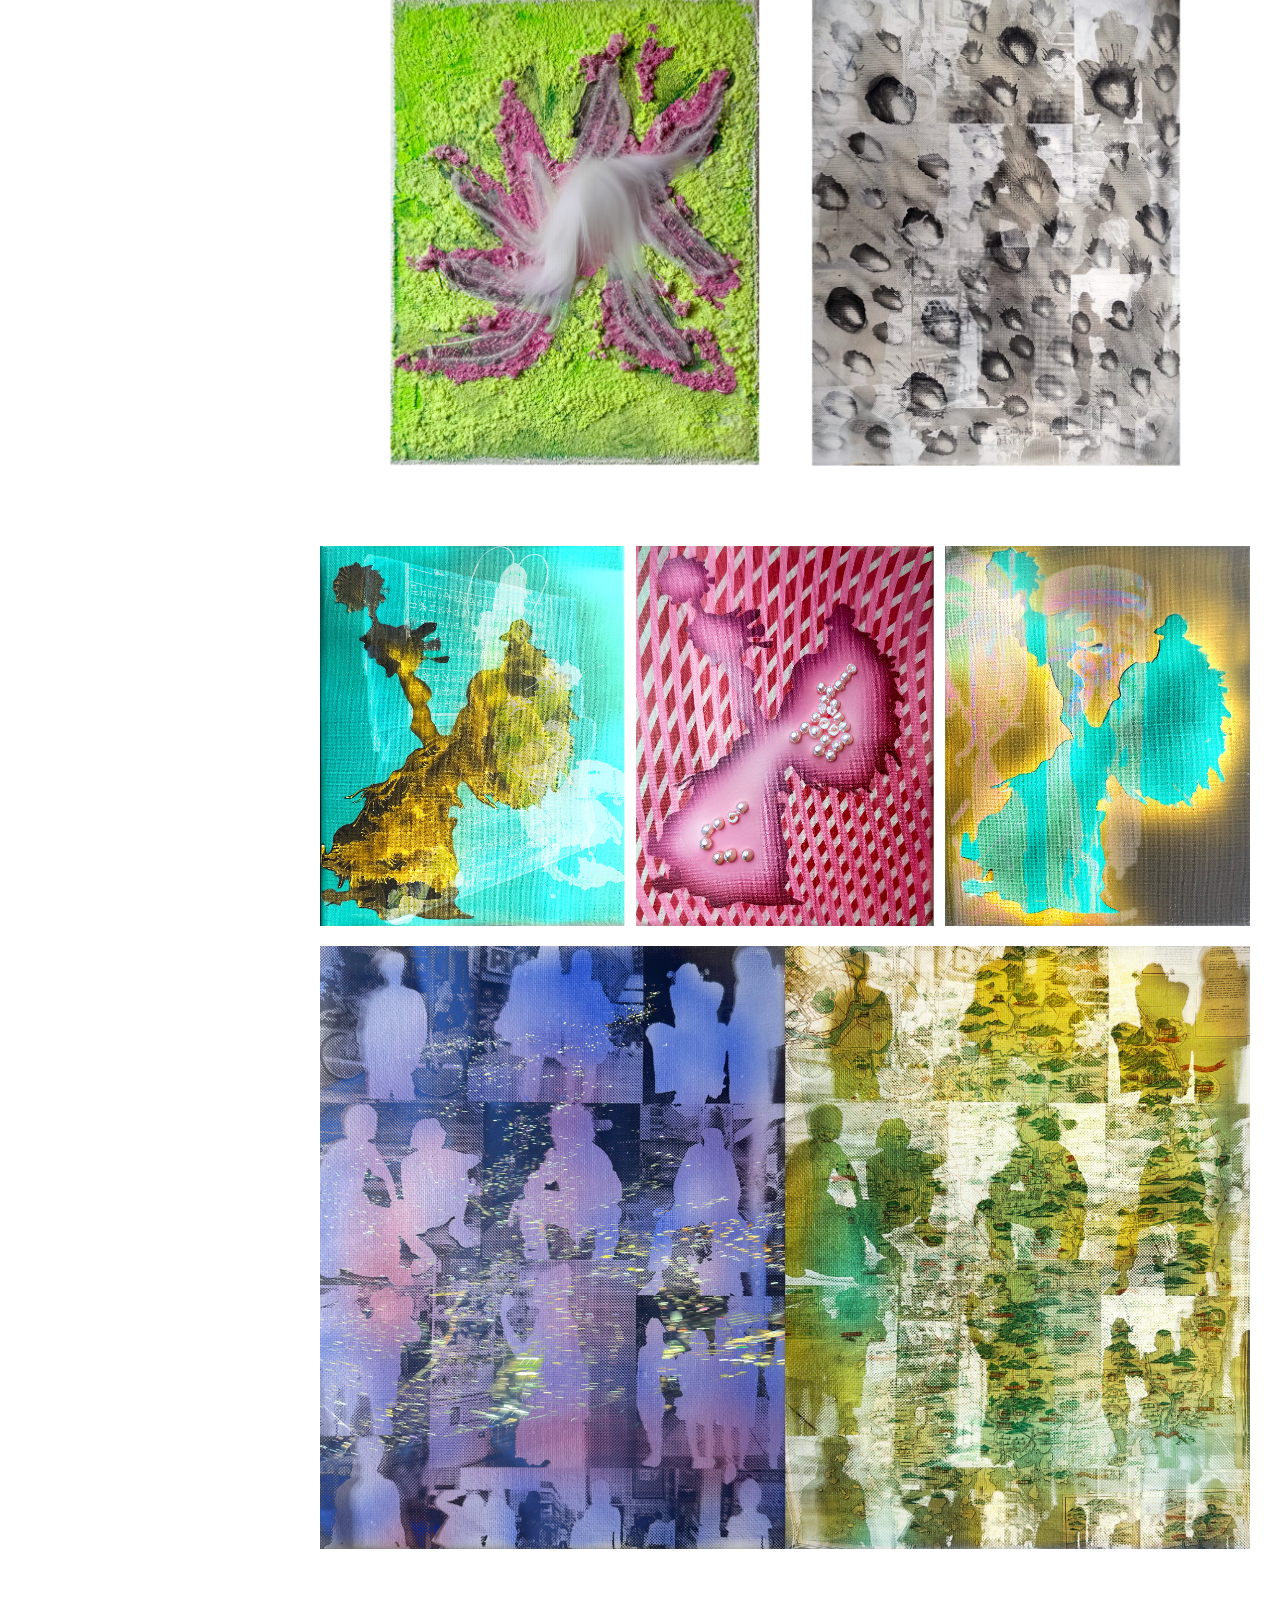
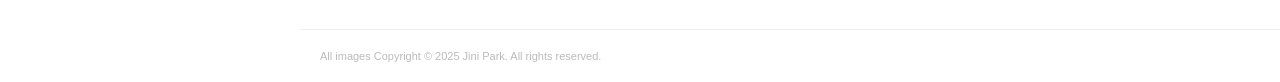
==== commit 648cfd18: "auto: update site files" ====
--- a/index.html
+++ b/index.html
@@ -32,9 +32,17 @@
 
       <div class="home-featured">
         <img
+          src="images/Home/Sacred%20Reverb.jpeg"
+          alt="Sacred Reverb"
+          loading="eager"
+        />
+      </div>
+
+      <div class="home-featured">
+        <img
           src="images/Home/Unbounded%20Being-%20Layers%20of%20Identity.jpg"
           alt="Unbounded Being – Layers of Identity"
-          loading="eager"
+          loading="lazy"
         />
       </div>
 
--- a/css/style.css
+++ b/css/style.css
@@ -97,16 +97,23 @@
 
 /* ── Gallery grid (all gallery pages) ── */
 .gallery-grid {
-  column-count: 3;
-  column-gap: var(--gap);
-  padding: 30px 20px 60px 20px;
+  display: flex;
+  align-items: flex-start;
+  gap: 12px;
+  padding: 20px 12px 60px 12px;
+}
+
+.gallery-col {
+  flex: 1;
+  display: flex;
+  flex-direction: column;
+  gap: 12px;
 }
 
 .gallery-item {
-  break-inside: avoid;
-  margin-bottom: var(--gap);
-  display: inline-block;
   width: 100%;
+  border: 1px solid #d8d8d8;
+  background: #fff;
 }
 
 .gallery-item img {
@@ -118,6 +125,11 @@
 
 .gallery-item img:hover {
   opacity: 0.88;
+}
+
+.gallery-video {
+  width: 100%;
+  display: block;
 }
 
 .gallery-item__caption {
@@ -125,8 +137,8 @@
   font-size: 11px;
   font-weight: 400;
   color: #222;
-  padding: 8px 6px 4px;
-  line-height: 1.5;
+  padding: 10px 10px 12px;
+  line-height: 1.6;
 }
 
 /* placeholder */
@@ -166,6 +178,10 @@
   margin-bottom: 48px;
 }
 
+.cv-statement p + p {
+  margin-top: 16px;
+}
+
 .cv-section {
   margin-bottom: 40px;
 }
@@ -206,8 +222,11 @@
 .lightbox {
   display: none;
   position: fixed;
-  inset: 0;
-  background: rgba(0,0,0,0.92);
+  top: 0;
+  right: 0;
+  bottom: 0;
+  left: 0;
+  background: rgba(0,0,0,0.88);
   z-index: 1000;
   align-items: center;
   justify-content: center;
@@ -219,7 +238,7 @@
 
 .lightbox__inner {
   position: relative;
-  max-width: 90vw;
+  max-width: 78vw;
   max-height: 90vh;
   display: flex;
   flex-direction: column;
@@ -227,30 +246,44 @@
 }
 
 .lightbox__img {
-  max-width: 90vw;
-  max-height: 85vh;
+  max-width: 78vw;
+  max-height: 80vh;
   object-fit: contain;
   display: block;
 }
 
+.lightbox__title {
+  margin-top: 14px;
+  color: #fff;
+  font-size: 15px;
+  font-weight: 400;
+  text-align: center;
+  letter-spacing: 0.02em;
+  max-width: 600px;
+}
+
 .lightbox__caption {
-  margin-top: 10px;
-  color: #ccc;
+  margin-top: 5px;
+  color: #aaa;
   font-size: 11px;
   text-align: center;
+  line-height: 1.7;
+  letter-spacing: 0.01em;
+  max-width: 600px;
 }
 
 .lightbox__close {
   position: fixed;
-  top: 20px;
-  right: 24px;
+  top: 22px;
+  right: 28px;
   background: none;
   border: none;
   color: #fff;
-  font-size: 32px;
+  font-size: 28px;
   cursor: pointer;
   line-height: 1;
-  opacity: 0.8;
+  opacity: 0.7;
+  font-weight: 300;
 }
 .lightbox__close:hover { opacity: 1; }
 
@@ -262,14 +295,58 @@
   background: none;
   border: none;
   color: #fff;
-  font-size: 36px;
+  font-size: 28px;
   cursor: pointer;
-  opacity: 0.5;
-  padding: 16px;
+  opacity: 0.45;
+  padding: 20px 16px;
+  font-weight: 300;
 }
 .lightbox__prev:hover, .lightbox__next:hover { opacity: 1; }
-.lightbox__prev { left: 12px; }
-.lightbox__next { right: 12px; }
+.lightbox__prev { left: 8px; }
+.lightbox__next { right: 8px; }
+
+/* ── Page transition panels ── */
+.pc-top,
+.pc-bottom {
+  position: fixed;
+  left: 0;
+  right: 0;
+  height: 50%;
+  background: #111;
+  z-index: 9999;
+  pointer-events: none;
+  transition: transform 0.65s cubic-bezier(0.87, 0, 0.13, 1);
+}
+.pc-top {
+  top: 0;
+  transform: translateY(-100%);
+  border-bottom: 1px solid #7B5EA7;
+}
+.pc-bottom {
+  bottom: 0;
+  transform: translateY(100%);
+}
+.pc-top.closed  { transform: translateY(0); }
+.pc-bottom.closed { transform: translateY(0); }
+
+.pc-label {
+  position: fixed;
+  top: 50%;
+  left: 50%;
+  transform: translate(-50%, -50%);
+  z-index: 10000;
+  color: #fff;
+  font-family: var(--font);
+  font-size: clamp(13px, 2.5vw, 22px);
+  font-weight: 300;
+  letter-spacing: 0.35em;
+  text-transform: uppercase;
+  opacity: 0;
+  transition: opacity 0.3s ease;
+  pointer-events: none;
+  white-space: nowrap;
+}
+.pc-label.visible { opacity: 1; }
 
 /* ── Footer ── */
 footer {
@@ -327,8 +404,11 @@
   }
 
   .gallery-grid {
-    column-count: 2;
-    padding: 60px 12px 40px;
+    padding: 60px 8px 40px;
+  }
+
+  .gallery-col:last-child {
+    display: none;
   }
 
   .home-gallery {
@@ -338,6 +418,10 @@
 
 @media (max-width: 500px) {
   .gallery-grid {
-    column-count: 1;
-  }
-}
+    flex-direction: column;
+  }
+
+  .gallery-col:last-child {
+    display: flex;
+  }
+}
